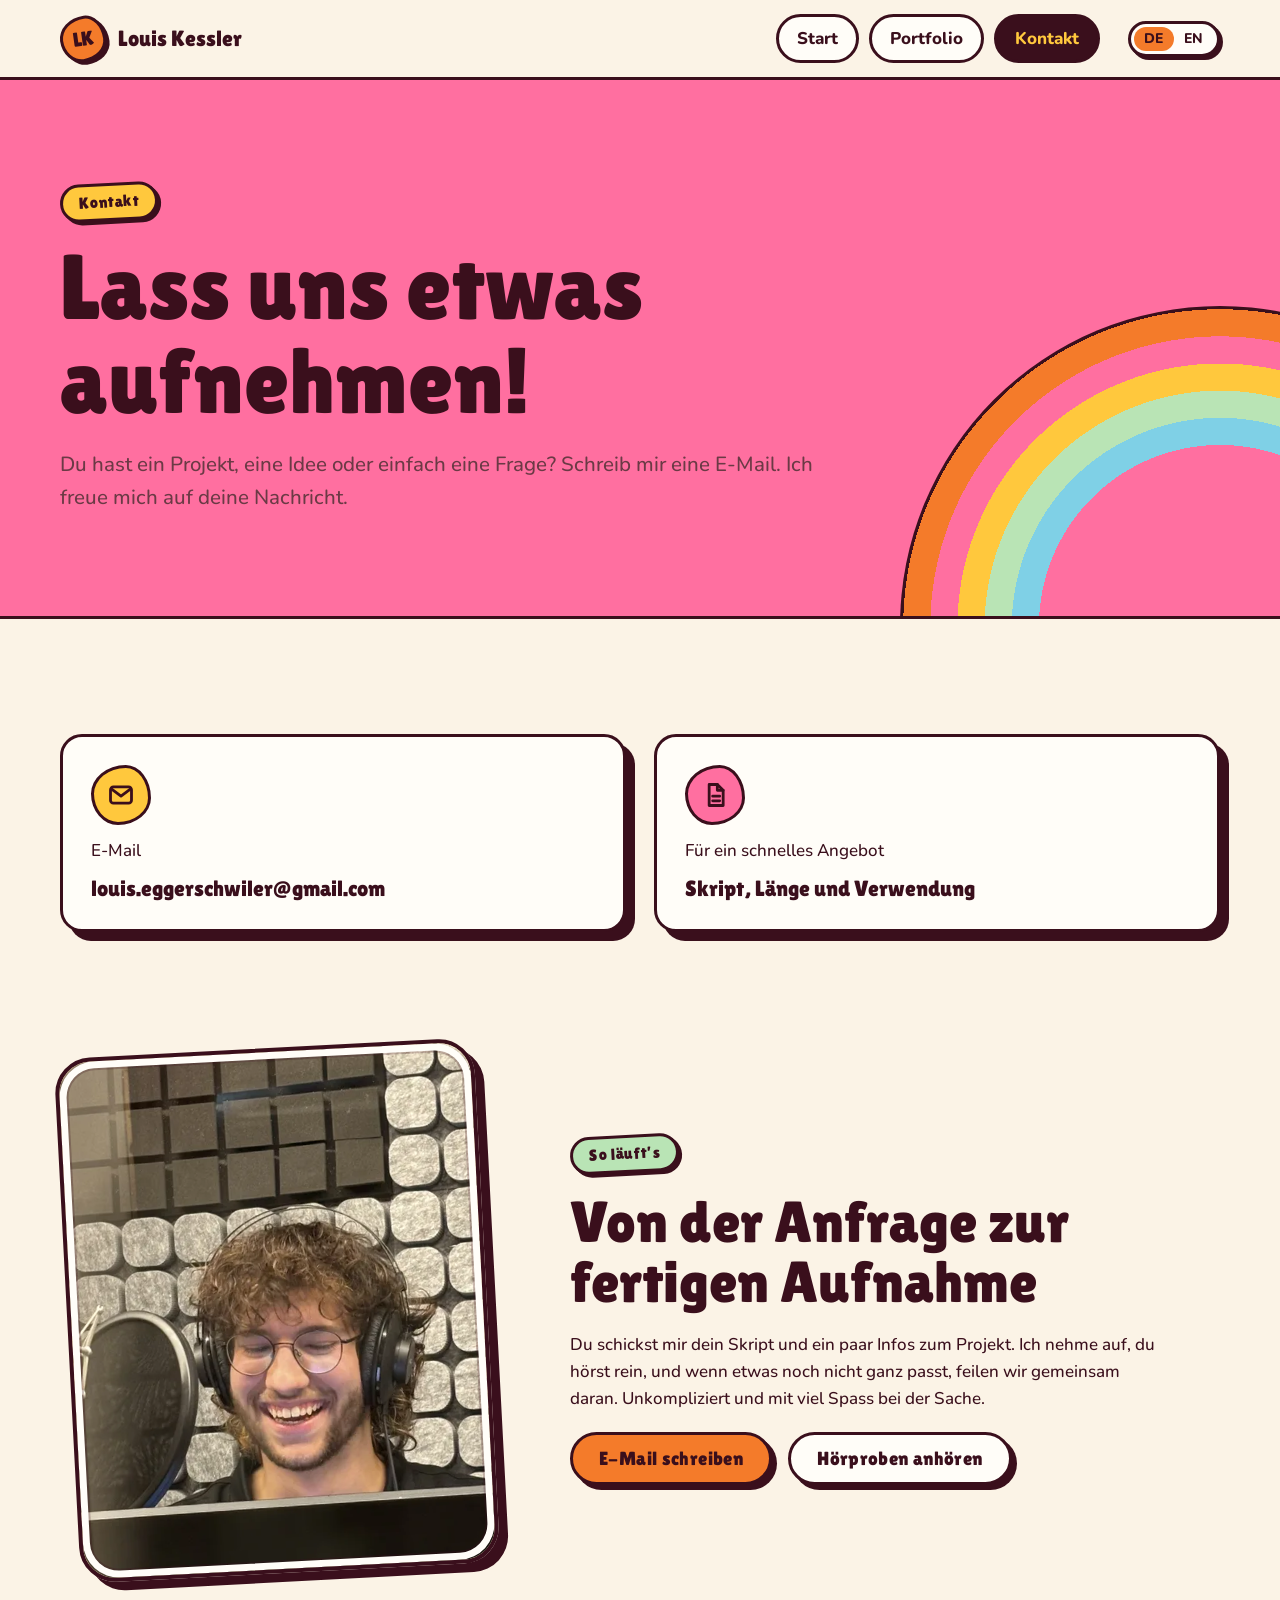
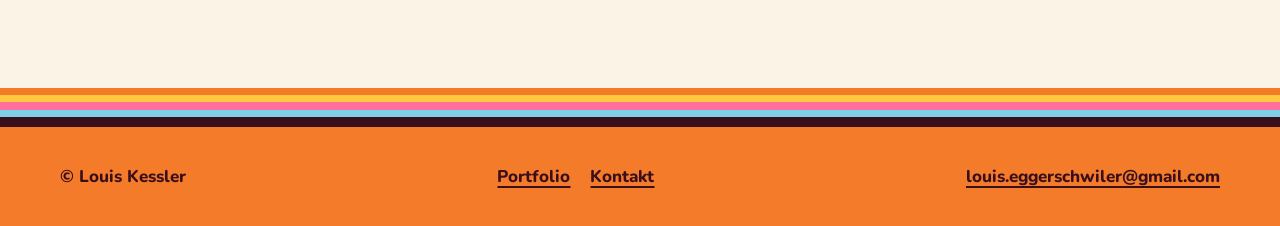
==== contact/index.html @ d90c4884 "add" ====
<!doctype html>
<html lang="de">
<head>
    <meta charset="utf-8"/>
    <title data-i18n="contact.meta.title">Kontakt | Louis Kessler</title>
    <meta content="width=device-width, initial-scale=1" name="viewport"/>
    <meta content="Louis Kessler als Sprecher buchen: Schreib eine E-Mail mit deinem Projekt."
          name="description" data-i18n-attr="content:contact.meta.desc">
    <!-- Preview for the client, not public yet -->
    <meta content="noindex, nofollow" name="robots">
    <meta property="og:type" content="website">
    <meta property="og:title" content="Louis Kessler | Kontakt">
    <meta property="og:description" content="Louis als Sprecher buchen: Schreib ihm eine E-Mail.">
    <meta property="og:image" content="https://voiceoflouis.com/assets/img/louis-og.jpg">
    <meta property="og:url" content="https://voiceoflouis.com/contact/">
    <link href="../assets/img/favicon.svg" rel="icon" type="image/svg+xml">
    <link crossorigin href="https://fonts.gstatic.com" rel="preconnect">
    <link href="https://fonts.googleapis.com/css2?family=Lilita+One&family=Nunito:wght@500;700;800&display=swap" rel="stylesheet">
    <link href="../assets/css/louis.css" rel="stylesheet">
</head>
<body>
<header class="site-head">
    <div class="wrap">
        <a class="logo" href="../"><span class="logo-badge">LK</span><span>Louis Kessler</span></a>
        <nav class="nav" aria-label="Hauptnavigation" data-i18n-attr="aria-label:nav.label">
            <a href="../" data-i18n="nav.home">Start</a>
            <a href="../portfolio/" data-i18n="nav.portfolio">Portfolio</a>
            <a href="../contact/" aria-current="page" data-i18n="nav.contact">Kontakt</a>
        </nav>
        <div class="lang" role="group" aria-label="Sprache" data-i18n-attr="aria-label:lang.label">
            <button type="button" data-lang="de" aria-pressed="true" aria-label="Deutsch">DE</button>
            <button type="button" data-lang="en" aria-pressed="false" aria-label="English">EN</button>
        </div>
    </div>
</header>

<main>
    <section class="page-head" style="background:var(--pink)">
        <div class="rings" aria-hidden="true"></div>
        <div class="wrap">
            <span class="sticker sun" data-i18n="nav.contact">Kontakt</span>
            <h1 data-i18n="contact.title">Lass uns etwas aufnehmen!</h1>
            <p class="lead" data-i18n="contact.lead">Du hast ein Projekt, eine Idee oder einfach eine Frage? Schreib mir eine E-Mail. Ich freue mich auf deine Nachricht.</p>
        </div>
    </section>

    <!-- Contact is email only, on purpose: no phone number. -->
    <section class="section">
        <div class="wrap contact-grid">
            <a class="contact-card" href="mailto:louis.eggerschwiler@gmail.com">
                <span class="icon"><svg viewBox="0 0 24 24" aria-hidden="true"><rect x="3" y="5" width="18" height="14" rx="2.5"/><path d="M4 7l8 6 8-6"/></svg></span>
                <span data-i18n="contact.email.label">E-Mail</span>
                <strong>louis.eggerschwiler@<wbr>gmail.com</strong>
            </a>
            <div class="contact-card">
                <span class="icon"><svg viewBox="0 0 24 24" aria-hidden="true"><path d="M7 3h7l5 5v13H7z"/><path d="M14 3v5h5M10 13h6M10 17h6"/></svg></span>
                <span data-i18n="contact.quote.label">Für ein schnelles Angebot</span>
                <strong data-i18n="contact.quote.value">Skript, Länge und Verwendung</strong>
            </div>
        </div>
    </section>

    <section class="section" style="padding-top:0">
        <div class="wrap split">
            <div class="photo">
                <img src="../assets/img/louis-booth-880.webp"
                     srcset="../assets/img/louis-booth-480.webp 480w, ../assets/img/louis-booth-880.webp 880w"
                     sizes="(max-width: 900px) min(100vw, 420px), 420px" width="880" height="1100"
                     alt="Louis Kessler in der Sprecherkabine, durch die Scheibe fotografiert"
                     data-i18n-attr="alt:contact.how.alt" loading="lazy">
            </div>
            <div class="stack">
                <span class="sticker mint" data-i18n="contact.how.sticker">So läuft’s</span>
                <h2 data-i18n="contact.how.title">Von der Anfrage zur fertigen Aufnahme</h2>
                <p data-i18n="contact.how.text">Du schickst mir dein Skript und ein paar Infos zum Projekt. Ich nehme auf, du hörst rein, und wenn etwas noch nicht ganz passt, feilen wir gemeinsam daran. Unkompliziert und mit viel Spass bei der Sache.</p>
                <div class="btns">
                    <a class="btn" href="mailto:louis.eggerschwiler@gmail.com" data-i18n="btn.write">E-Mail schreiben</a>
                    <a class="btn ghost" href="../portfolio/" data-i18n="btn.listen">Hörproben anhören</a>
                </div>
            </div>
        </div>
    </section>

    <div class="stripes" aria-hidden="true"></div>
</main>

<footer class="site-foot">
    <div class="wrap">
        <span>© Louis Kessler</span>
        <nav aria-label="Fusszeile" data-i18n-attr="aria-label:foot.label">
            <a href="../portfolio/" data-i18n="nav.portfolio">Portfolio</a>
            <a href="../contact/" data-i18n="nav.contact">Kontakt</a>
        </nav>
        <a href="mailto:louis.eggerschwiler@gmail.com">louis.eggerschwiler@gmail.com</a>
    </div>
</footer>
<script src="../assets/js/louis.js"></script>
<script src="../assets/js/i18n.js"></script>
</body>
</html>
---- assets/css/louis.css ----
/*
 * Louis Kessler, voice actor.
 * Hunter Guidroz's structure (cream page, maroon demo panel, retro stripes, orange footer),
 * simplified, with the "Bunt" direction's bright colours, chunky offset shadows and cartoon wobble.
 */
:root {
    --cream: #fbf3e6;
    --paper: #fffdf8;
    --ink: #3a0f1c;
    --ink-soft: #6b3a45;
    --orange: #f47b2a;
    --sun: #ffc83d;
    --pink: #ff6fa0;
    --sky: #7fd0e6;
    --mint: #b9e4b5;

    --display: "Lilita One", "Arial Rounded MT Bold", system-ui, sans-serif;
    --body: "Nunito", system-ui, -apple-system, "Segoe UI", Roboto, Arial, sans-serif;

    --border: 3px solid var(--ink);
    --shadow: 5px 5px 0 var(--ink);
    --shadow-lg: 9px 9px 0 var(--ink);
    --radius: 22px;
    --gutter: max(16px, 4vw);
    --max: 1160px;
    --blob: 58% 42% 55% 45% / 48% 55% 45% 52%;
}

* {
    box-sizing: border-box;
}

html {
    scroll-behavior: smooth;
    /* stop iOS from enlarging text in landscape */
    -webkit-text-size-adjust: 100%;
    text-size-adjust: 100%;
}

/* no grey flash on tap; the buttons have their own pressed state */
a, button, [role="slider"] {
    -webkit-tap-highlight-color: transparent;
}

body {
    margin: 0;
    background: var(--cream);
    color: var(--ink);
    font: 500 17px/1.6 var(--body);
    -webkit-font-smoothing: antialiased;
    overflow-x: hidden;
}

main {
    overflow-x: clip;
}

img {
    max-width: 100%;
    display: block;
}

a {
    color: inherit;
}

h1, h2, h3 {
    font-family: var(--display);
    font-weight: 400;
    line-height: 1.02;
    margin: 0;
    text-wrap: balance;
}

h1 {
    font-size: clamp(44px, 7.4vw, 92px);
}

h2 {
    font-size: clamp(34px, 4.8vw, 58px);
}

h3 {
    font-size: 22px;
}

p {
    margin: 0;
    max-width: 60ch;
}

:focus-visible {
    outline: 3px solid var(--orange);
    outline-offset: 3px;
}

.wrap {
    width: 100%;
    max-width: calc(var(--max) + 2 * var(--gutter));
    margin: 0 auto;
    padding-inline: var(--gutter);
}

.section {
    padding-block: clamp(64px, 9vw, 120px);
}

.stack {
    display: grid;
    gap: 20px;
    align-content: start;
}

.lead {
    font-size: clamp(18px, 1.6vw, 21px);
    color: var(--ink-soft);
}

/* ---------- buttons ---------- */
.btn {
    display: inline-flex;
    align-items: center;
    gap: 10px;
    padding: 14px 26px;
    border: var(--border);
    border-radius: 999px;
    background: var(--orange);
    color: var(--ink);
    font: 400 19px/1 var(--display);
    letter-spacing: .02em;
    text-decoration: none;
    box-shadow: var(--shadow);
    cursor: pointer;
    transition: transform .15s ease, box-shadow .15s ease;
}

@media (hover: hover) {
    .btn:hover {
        transform: translate(-2px, -2px) rotate(-1.5deg);
        box-shadow: 7px 7px 0 var(--ink);
    }
}

.btn:active {
    transform: translate(3px, 3px);
    box-shadow: 1px 1px 0 var(--ink);
}

.btn.ghost {
    background: var(--paper);
}

.btn.sun {
    background: var(--sun);
}

.btns {
    display: flex;
    flex-wrap: wrap;
    gap: 16px;
}

/* ---------- stickers ---------- */
.sticker {
    display: inline-block;
    justify-self: start;
    padding: 7px 16px;
    border: var(--border);
    border-radius: 999px;
    background: var(--pink);
    font: 400 16px/1.1 var(--display);
    letter-spacing: .04em;
    transform: rotate(-3deg);
    box-shadow: 3px 3px 0 var(--ink);
}

.sticker.sun {
    background: var(--sun);
}

.sticker.sky {
    background: var(--sky);
}

.sticker.mint {
    background: var(--mint);
}

.mark {
    background: linear-gradient(transparent 58%, var(--sun) 58% 90%, transparent 90%);
    padding-inline: .08em;
}

/* ---------- header ---------- */
.site-head {
    position: sticky;
    top: 0;
    z-index: 20;
    background: var(--cream);
    border-bottom: var(--border);
}

.site-head .wrap {
    display: flex;
    align-items: center;
    gap: 16px 28px;
    flex-wrap: wrap;
    padding-block: 14px;
}

.logo {
    display: inline-flex;
    align-items: center;
    gap: 12px;
    margin-right: auto;
    text-decoration: none;
    font: 400 22px/1 var(--display);
}

.logo-badge {
    display: grid;
    place-items: center;
    width: 46px;
    height: 46px;
    border: var(--border);
    border-radius: var(--blob);
    background: var(--orange);
    font-size: 20px;
    transform: rotate(-8deg);
    box-shadow: 3px 3px 0 var(--ink);
    transition: transform .3s cubic-bezier(.3, 1.8, .5, 1);
}

@media (hover: hover) {
    .logo:hover .logo-badge {
        transform: rotate(10deg) scale(1.08);
    }
}

.nav {
    display: flex;
    flex-wrap: wrap;
    gap: 10px;
}

.nav a {
    padding: 8px 18px;
    border: var(--border);
    border-radius: 999px;
    background: var(--paper);
    font-weight: 800;
    text-decoration: none;
    transition: transform .15s ease, background .15s ease;
}

@media (hover: hover) {
    .nav a:hover {
        background: var(--sun);
        transform: rotate(-3deg);
    }
}

.nav a[aria-current="page"] {
    background: var(--ink);
    color: var(--sun);
}

/* DE / EN switch */
.lang {
    display: inline-flex;
    padding: 3px;
    border: var(--border);
    border-radius: 999px;
    background: var(--paper);
    box-shadow: 3px 3px 0 var(--ink);
}

.lang button {
    padding: 5px 10px;
    border: 0;
    border-radius: 999px;
    background: none;
    color: var(--ink);
    font: 800 14px/1 var(--body);
    letter-spacing: .04em;
    cursor: pointer;
    transition: background .15s ease, transform .2s cubic-bezier(.3, 1.8, .5, 1);
}

@media (hover: hover) {
    .lang button:hover {
        transform: rotate(-6deg);
    }
}

.lang button[aria-pressed="true"] {
    background: var(--orange);
}

/* ---------- hero ---------- */
/*
 * The hero's rainbow rings run on into the section below instead of being cut off.
 * main clips them sideways (overflow-x: clip); everything after the hero sits one layer up,
 * so the rings stay behind that content.
 */
.hero {
    position: relative;
    z-index: 0;
}

.hero ~ * {
    position: relative;
    z-index: 1;
}

.hero .wrap {
    display: grid;
    grid-template-columns: minmax(0, 1.1fr) minmax(0, .9fr);
    gap: 48px;
    align-items: center;
    padding-block: clamp(48px, 7vw, 96px);
}

.hero-text {
    display: grid;
    gap: 24px;
    min-width: 0;
}

.hero-art {
    position: relative;
    justify-self: center;
    width: min(100%, 440px);
    aspect-ratio: 1;
}

/* retro rainbow rings behind the photo, after Hunter's stripes */
.rings {
    position: absolute;
    width: 150%;
    aspect-ratio: 1;
    right: -62%;
    bottom: -60%;
    border-radius: 50%;
    background: radial-gradient(circle,
    transparent 0 40%,
    var(--sky) 40% 46%,
    var(--mint) 46% 52%,
    var(--sun) 52% 58%,
    var(--pink) 58% 64%,
    var(--orange) 64% 70%,
    var(--ink) 70% 72%,
    transparent 72%);
    z-index: 0;
}

.photo {
    position: relative;
    z-index: 1;
    width: 100%;
    height: 100%;
    border: 4px solid var(--ink);
    border-radius: var(--blob);
    box-shadow: var(--shadow-lg);
    overflow: hidden;
    background: repeating-linear-gradient(-45deg, #f6e2c4 0 14px, #f1d7b1 14px 28px);
}

.photo img {
    position: absolute;
    inset: 0;
    width: 100%;
    height: 100%;
    object-fit: cover;
    object-position: 50% 25%;
}

/*
 * The photos are not cut out, so instead of feathering they get a sticker treatment:
 * a light warm grade pulls the grey studio walls toward the cream page, and a paper
 * ring inside the ink outline separates the busy background from the frame.
 */
.photo:has(img)::before,
.photo:has(img)::after {
    content: "";
    position: absolute;
    inset: 0;
    border-radius: inherit;
    pointer-events: none;
}

.photo:has(img)::before {
    background: var(--orange);
    mix-blend-mode: soft-light;
    opacity: .28;
}

.photo:has(img)::after {
    box-shadow: inset 0 0 0 7px var(--paper), inset 0 0 0 9px rgba(58, 15, 28, .25);
}

@media (prefers-reduced-motion: no-preference) {
    .photo {
        animation: wobble 9s ease-in-out infinite;
    }
}

@keyframes wobble {
    0%, 100% {
        border-radius: 58% 42% 55% 45% / 48% 55% 45% 52%;
    }
    33% {
        border-radius: 45% 55% 42% 58% / 55% 45% 55% 45%;
    }
    66% {
        border-radius: 52% 48% 60% 40% / 42% 58% 48% 52%;
    }
}

/* "Hoi!" speech bubble: a button, plays a random hoi clip. The tail is two stacked triangles
   (ink outline, paper fill) pointing down-right at the photo; drop-shadow outlines bubble and tail as one. */
.bubble {
    position: absolute;
    z-index: 3;
    top: 2%;
    left: -10%;
    padding: 12px 22px 14px;
    border: var(--border);
    border-radius: 999px;
    background: var(--paper);
    color: var(--ink);
    font: 400 24px/1 var(--display);
    letter-spacing: .02em;
    transform: rotate(-7deg);
    filter: drop-shadow(4px 4px 0 var(--ink));
    cursor: pointer;
    transition: transform .2s cubic-bezier(.3, 1.8, .5, 1);
}

.bubble::before,
.bubble::after {
    content: "";
    position: absolute;
    width: 0;
    height: 0;
    border-style: solid;
    border-color: transparent;
}

.bubble::before {
    right: 18px;
    bottom: -22px;
    border-width: 22px 0 0 20px;
    border-top-color: var(--ink);
}

.bubble::after {
    right: 21px;
    bottom: -15px;
    border-width: 16px 0 0 14px;
    border-top-color: var(--paper);
}

.bubble:active {
    transform: rotate(-7deg) scale(.92);
}

@media (prefers-reduced-motion: no-preference) {
    .bubble.say {
        animation: hoi .45s cubic-bezier(.3, 1.8, .5, 1);
    }
}

@keyframes hoi {
    40% {
        transform: rotate(-14deg) scale(1.18);
    }
}

@media (hover: hover) {
    .bubble:hover {
        transform: rotate(-3deg) scale(1.06);
    }
}

/* googly-eyed microphone, pupils follow the cursor */
.mascot {
    position: absolute;
    z-index: 2;
    width: 30%;
    left: -10%;
    bottom: -4%;
    transform: rotate(-12deg);
    filter: drop-shadow(4px 4px 0 var(--ink));
}

.mascot svg {
    width: 100%;
    height: auto;
    display: block;
    overflow: visible;
}

@media (prefers-reduced-motion: no-preference) {
    .mascot {
        animation: bob 3.2s ease-in-out infinite;
    }
}

@keyframes bob {
    50% {
        transform: rotate(-4deg) translateY(-8px);
    }
}

/* ---------- demo panel (Hunter's maroon block) ---------- */
.panel {
    background: var(--ink);
    color: var(--cream);
    border-radius: 34px;
    padding: clamp(24px, 4vw, 48px);
    display: grid;
    gap: 28px;
    box-shadow: 10px 10px 0 var(--orange);
}

/* ---------- audio player ---------- */
.demo {
    --c: var(--sun);
    display: grid;
    grid-template-columns: auto minmax(0, 1fr) auto;
    align-items: center;
    gap: 18px;
    padding: 14px 20px 14px 14px;
    border: var(--border);
    border-radius: 999px;
    background: var(--paper);
    color: var(--ink);
}

.demo-body {
    display: grid;
    gap: 6px;
    min-width: 0;
}

.demo-title {
    display: flex;
    align-items: baseline;
    gap: 12px;
    flex-wrap: wrap;
}

.demo-title h3 {
    font-size: 21px;
}

.demo-title small {
    font-weight: 800;
    font-size: 13px;
    letter-spacing: .06em;
    text-transform: uppercase;
    color: var(--ink-soft);
}

.play {
    width: 56px;
    height: 56px;
    flex: none;
    display: grid;
    place-items: center;
    border: var(--border);
    border-radius: 50%;
    background: var(--c, var(--sun));
    color: var(--ink);
    cursor: pointer;
    box-shadow: 3px 3px 0 var(--ink);
    transition: transform .2s cubic-bezier(.3, 1.8, .5, 1);
}

@media (hover: hover) {
    .play:hover {
        transform: scale(1.08) rotate(-8deg);
    }
}

.play:active {
    transform: scale(.88);
}

.play svg {
    width: 22px;
    height: 22px;
    fill: currentColor;
}

.play .i-pause, .is-playing .play .i-play {
    display: none;
}

.is-playing .play .i-pause {
    display: block;
}

.wave {
    display: flex;
    align-items: center;
    gap: 3px;
    height: 34px;
    cursor: pointer;
    border-radius: 6px;
}

.wave i {
    flex: 1;
    min-width: 0;
    border-radius: 3px;
    background: var(--ink);
    opacity: .22;
    transition: opacity .1s;
}

.wave i.on {
    opacity: 1;
    background: var(--ink);
}

@media (prefers-reduced-motion: no-preference) {
    .is-playing .wave i.on:nth-last-child(-n+60) {
        animation: dance .5s ease-in-out infinite alternate;
    }

    .is-playing .wave i:nth-child(3n) {
        animation-delay: -.2s;
    }

    .is-playing .wave i:nth-child(3n+1) {
        animation-delay: -.35s;
    }
}

@keyframes dance {
    to {
        transform: scaleY(.55);
    }
}

.time {
    font-weight: 800;
    font-size: 14px;
    font-variant-numeric: tabular-nums;
    color: var(--ink-soft);
    min-width: 4.5ch;
    text-align: right;
}

/* ---------- random clip ("Keine Lust zu suchen?") ---------- */
.shuffle {
    gap: 24px;
}

.shuffle-head {
    display: flex;
    flex-wrap: wrap;
    align-items: center;
    justify-content: space-between;
    gap: 14px 24px;
}

.shuffle-q {
    display: grid;
    gap: 4px;
}

.shuffle-q h2 {
    color: var(--sun);
}

.shuffle-q p {
    color: rgba(251, 243, 230, .72);
}

.shuffle-actions {
    display: flex;
    flex-wrap: wrap;
    gap: 14px;
}

.shuffle-btn .dice {
    width: 26px;
    height: 26px;
    flex: none;
}

.shuffle-btn .dice rect {
    fill: var(--paper);
    stroke: var(--ink);
    stroke-width: 2;
}

.shuffle-btn .dice circle {
    fill: var(--ink);
}

@media (prefers-reduced-motion: no-preference) {
    .shuffle-btn.spin .dice {
        animation: roll .7s cubic-bezier(.3, 1.6, .5, 1);
    }

    .shuffle-now:not([hidden]) {
        animation: pop .45s cubic-bezier(.3, 1.6, .5, 1);
    }
}

@keyframes roll {
    from {
        transform: rotate(-300deg) scale(.5);
    }
}

@keyframes pop {
    from {
        transform: scale(.85) rotate(-2deg);
        opacity: 0;
    }
}

.shuffle-now {
    display: grid;
    grid-template-columns: auto minmax(0, 1fr) auto;
    align-items: center;
    gap: 18px;
    padding: 14px 24px 14px 14px;
    border: var(--border);
    border-radius: 999px;
    background: var(--sun);
    color: var(--ink);
}

.shuffle-now[hidden] {
    display: none;
}

.shuffle-now .play {
    background: var(--ink);
    color: var(--sun);
}

.shuffle-body {
    display: grid;
    gap: 10px;
    min-width: 0;
}

.shuffle-title {
    display: flex;
    flex-wrap: wrap;
    align-items: baseline;
    gap: 4px 10px;
}

.shuffle-title small {
    font-weight: 800;
    font-size: 13px;
    letter-spacing: .06em;
    text-transform: uppercase;
}

.shuffle-title strong {
    font: 400 22px/1.1 var(--display);
}

.progress {
    position: relative;
    height: 18px;
    border: var(--border);
    border-radius: 999px;
    background: var(--paper);
    cursor: pointer;
    touch-action: none;
}

.progress-fill {
    position: absolute;
    left: 0;
    top: 0;
    bottom: 0;
    width: 0;
    border-radius: 999px;
    background: var(--pink);
}

.progress-knob {
    position: absolute;
    right: -12px;
    top: 50%;
    width: 24px;
    height: 24px;
    margin-top: -12px;
    border: var(--border);
    border-radius: 50%;
    background: var(--paper);
    box-shadow: 2px 2px 0 var(--ink);
    transition: transform .15s ease;
}

@media (hover: hover) {
    .progress:hover .progress-knob,
    .progress:active .progress-knob {
        transform: scale(1.15);
    }
}

.shuffle-now .time {
    color: var(--ink);
    min-width: 0;
    white-space: nowrap;
}

/* ---------- ticker band ---------- */
.ticker {
    background: var(--sky);
    border-block: var(--border);
    overflow: hidden;
    transform: rotate(-1.6deg);
    margin-block: 24px;
    width: 104%;
    margin-left: -2%;
}

.ticker-track {
    display: flex;
    width: max-content;
    gap: 0;
    padding-block: 16px;
}

.ticker-track span {
    display: inline-flex;
    align-items: center;
    gap: 28px;
    padding-right: 28px;
    font: 400 clamp(22px, 2.6vw, 32px)/1 var(--display);
    white-space: nowrap;
}

.ticker-track span::after {
    content: "";
    width: 22px;
    height: 22px;
    background: var(--pink);
    clip-path: polygon(50% 0, 61% 35%, 98% 35%, 68% 57%, 79% 91%, 50% 70%, 21% 91%, 32% 57%, 2% 35%, 39% 35%);
}

@media (prefers-reduced-motion: no-preference) {
    .ticker-track {
        animation: tick 28s linear infinite;
    }
}

@keyframes tick {
    to {
        transform: translateX(-50%);
    }
}

/* ---------- about ---------- */
.split {
    display: grid;
    grid-template-columns: minmax(0, .8fr) minmax(0, 1.2fr);
    gap: clamp(32px, 6vw, 80px);
    align-items: center;
}

.split .photo {
    width: min(100%, 420px);
    justify-self: center;
    aspect-ratio: 4 / 5;
    height: auto;
    border-radius: 36px;
    transform: rotate(-3deg);
    animation: none;
}

/* ---------- pills ---------- */
.pills {
    display: grid;
    grid-template-columns: repeat(3, minmax(0, 1fr));
    gap: 18px;
}

.pill {
    padding: 22px 26px;
    border: var(--border);
    border-radius: 999px;
    background: var(--mint);
    font: 400 22px/1.1 var(--display);
    text-align: center;
    box-shadow: var(--shadow);
    transition: transform .25s cubic-bezier(.3, 1.8, .5, 1);
}

.pill:nth-child(5n+2) {
    background: var(--sun);
}

.pill:nth-child(5n+3) {
    background: var(--pink);
}

.pill:nth-child(5n+4) {
    background: var(--sky);
}

.pill:nth-child(5n+5) {
    background: var(--paper);
}

@media (hover: hover) {
    .pill:nth-child(odd):hover {
        transform: rotate(-4deg) scale(1.04);
    }
}

@media (hover: hover) {
    .pill:nth-child(even):hover {
        transform: rotate(4deg) scale(1.04);
    }
}

.center {
    text-align: center;
    justify-items: center;
}

.center p {
    margin-inline: auto;
}

/* ---------- page header (inner pages) ---------- */
.page-head {
    position: relative;
    overflow: hidden;
    border-bottom: var(--border);
    background: var(--sun);
}

.page-head .wrap {
    position: relative;
    z-index: 1;
    padding-block: clamp(56px, 8vw, 104px);
    display: grid;
    gap: 20px;
}

/* desktop: stop the text before the rings, which take roughly the right 380px of the screen */
@media (min-width: 901px) {
    .page-head .wrap > * {
        max-width: calc(100vw - 420px - max(var(--gutter), (100vw - var(--max)) / 2));
    }
}

.page-head .rings {
    width: 640px;
    right: -260px;
    bottom: -330px;
}

/* ---------- character cards (portfolio) ---------- */
/* two columns, three once there are three or more cards (so two cards never leave an empty slot) */
.cards {
    display: grid;
    grid-template-columns: repeat(2, minmax(0, 1fr));
    gap: 28px;
}

@media (min-width: 901px) {
    .cards:has(> .card:nth-child(3)) {
        grid-template-columns: repeat(3, minmax(0, 1fr));
    }
}

.card {
    --c: var(--sun);
    display: grid;
    gap: 16px;
    align-content: start;
    padding: 22px;
    border: var(--border);
    border-radius: var(--radius);
    background: var(--c);
    box-shadow: var(--shadow-lg);
    transition: transform .25s cubic-bezier(.3, 1.8, .5, 1);
}

.card:nth-child(6n+2) {
    --c: var(--pink);
}

.card:nth-child(6n+3) {
    --c: var(--sky);
}

.card:nth-child(6n+4) {
    --c: var(--mint);
}

.card:nth-child(6n+5) {
    --c: var(--orange);
}

.card:nth-child(6n+6) {
    --c: var(--paper);
}

.card:nth-child(odd) {
    transform: rotate(-1.2deg);
}

.card:nth-child(even) {
    transform: rotate(1.2deg);
}

@media (hover: hover) {
    .card:hover {
        transform: rotate(0) translateY(-6px);
    }
}

.card-face {
    display: flex;
    align-items: center;
    gap: 14px;
}

.card-face small {
    font-weight: 800;
    font-size: 13px;
    letter-spacing: .06em;
    text-transform: uppercase;
}

.face {
    width: 64px;
    height: 64px;
    flex: none;
    border: var(--border);
    border-radius: 50%;
    background: var(--paper);
    overflow: hidden;
}

.face svg {
    width: 100%;
    height: 100%;
    display: block;
}

.card .demo {
    grid-template-columns: auto minmax(0, 1fr);
    padding: 0;
    border: 0;
    background: none;
    gap: 14px;
}

.card .demo .time {
    grid-column: 2;
    text-align: left;
    margin-top: -8px;
}

.card .play {
    background: var(--ink);
    color: var(--c);
    width: 50px;
    height: 50px;
}

.card p {
    font-size: 15px;
}

/* ---------- videos ---------- */
.videos {
    display: grid;
    grid-template-columns: repeat(2, minmax(0, 1fr));
    gap: 32px;
}

.video {
    display: grid;
    gap: 14px;
    align-content: start;
}

.video-frame {
    position: relative;
    aspect-ratio: 16 / 9;
    max-width: 100%;
    border: var(--border);
    border-radius: var(--radius);
    overflow: hidden;
    background: radial-gradient(circle at 30% 30%, var(--pink), transparent 55%),
    radial-gradient(circle at 75% 70%, var(--sky), transparent 55%),
    var(--sun);
    box-shadow: var(--shadow-lg);
}

.video:nth-child(2n) .video-frame {
    background: radial-gradient(circle at 70% 25%, var(--orange), transparent 55%),
    radial-gradient(circle at 25% 75%, var(--mint), transparent 55%),
    var(--sky);
}

.video-frame video {
    position: absolute;
    inset: 0;
    width: 100%;
    height: 100%;
    object-fit: cover;
}

.video-frame.is-on video {
    object-fit: contain;
    background: #000;
}

.video-frame iframe {
    position: absolute;
    inset: 0;
    width: 100%;
    height: 100%;
    border: 0;
}

.video-frame .play {
    position: absolute;
    left: 50%;
    top: 50%;
    width: 84px;
    height: 84px;
    margin: -42px 0 0 -42px;
    background: var(--paper);
    box-shadow: var(--shadow);
}

.video-frame .play svg {
    width: 32px;
    height: 32px;
}

.video-meta {
    display: flex;
    gap: 12px;
    align-items: baseline;
    flex-wrap: wrap;
}

/* film dubbing: its own mint band, so it reads apart from the anime clips */
.film {
    background: var(--mint);
    border-block: var(--border);
}

/* a lone video (film section) gets one wide column instead of half the grid */
.videos:has(> .video:only-child) {
    grid-template-columns: minmax(0, 1fr);
    max-width: 820px;
}

/* ---------- contact ---------- */
.contact-grid {
    display: grid;
    grid-template-columns: repeat(2, minmax(0, 1fr));
    gap: 28px;
}

.contact-card {
    display: grid;
    gap: 12px;
    align-content: start;
    padding: 28px;
    border: var(--border);
    border-radius: var(--radius);
    background: var(--paper);
    box-shadow: var(--shadow-lg);
    text-decoration: none;
    transition: transform .25s cubic-bezier(.3, 1.8, .5, 1);
}

@media (hover: hover) {
    a.contact-card:hover {
        transform: rotate(-2deg) translateY(-4px);
    }
}

.contact-card .icon {
    width: 60px;
    height: 60px;
    display: grid;
    place-items: center;
    border: var(--border);
    border-radius: var(--blob);
    background: var(--sun);
}

.contact-card:nth-child(2) .icon {
    background: var(--pink);
}

.contact-card:nth-child(3) .icon {
    background: var(--sky);
}

.contact-card .icon svg {
    width: 28px;
    height: 28px;
    fill: none;
    stroke: var(--ink);
    stroke-width: 2.4;
    stroke-linecap: round;
    stroke-linejoin: round;
}

.contact-card strong {
    font: 400 22px/1.15 var(--display);
    overflow-wrap: anywhere;
}

/* ---------- call to action band ---------- */
.cta {
    position: relative;
    overflow: hidden;
    background: var(--ink);
    color: var(--cream);
}

.cta .wrap {
    position: relative;
    z-index: 1;
    padding-block: clamp(72px, 10vw, 128px);
    display: grid;
    gap: 28px;
    justify-items: start;
}

.cta h2 {
    color: var(--sun);
    max-width: 16ch;
}

.cta .rings {
    width: 720px;
    right: -300px;
    bottom: -380px;
}

/* ---------- stripes divider ---------- */
.stripes {
    height: 36px;
    background: linear-gradient(var(--orange) 0 20%, var(--sun) 20% 40%, var(--pink) 40% 60%, var(--sky) 60% 80%, var(--ink) 80%);
}

/* ---------- footer ---------- */
.site-foot {
    background: var(--orange);
    border-top: var(--border);
}

.site-foot .wrap {
    display: flex;
    flex-wrap: wrap;
    justify-content: space-between;
    align-items: center;
    gap: 20px;
    padding-block: 36px;
    font-weight: 800;
}

.site-foot nav {
    display: flex;
    gap: 20px;
    flex-wrap: wrap;
}

.site-foot a {
    text-decoration-thickness: 2px;
    text-underline-offset: 4px;
}

/* ---------- responsive ---------- */
@media (max-width: 900px) {
    .hero .wrap, .split {
        grid-template-columns: minmax(0, 1fr);
    }

    .hero-art {
        width: min(80%, 380px);
        margin-top: 12px;
    }

    .cards, .pills {
        grid-template-columns: repeat(2, minmax(0, 1fr));
    }

    .videos {
        grid-template-columns: minmax(0, 1fr);
    }

    /* keep the rings in the corner so they don't run through the headline */
    .page-head .rings, .cta .rings {
        width: 420px;
        right: -250px;
        bottom: -250px;
    }

    .page-head .wrap {
        padding-right: max(var(--gutter), 220px);
    }
}

@media (max-width: 760px) {
    .contact-grid {
        grid-template-columns: minmax(0, 1fr);
    }
}

@media (max-width: 600px) {
    body {
        font-size: 16px;
    }

    /* phone header: name + language switch on top, the three menu buttons in one row below */
    .site-head {
        position: relative;
    }

    .site-head .wrap {
        display: grid;
        grid-template-columns: minmax(0, 1fr) auto;
        gap: 12px;
    }

    .logo {
        font-size: 19px;
        gap: 10px;
    }

    .logo-badge {
        width: 40px;
        height: 40px;
        font-size: 17px;
    }

    .lang {
        grid-column: 2;
        grid-row: 1;
        align-self: center;
    }

    .nav {
        grid-column: 1 / -1;
        display: grid;
        grid-template-columns: repeat(3, minmax(0, 1fr));
        gap: 8px;
    }

    .nav a {
        padding: 7px 6px;
        font-size: 15px;
        text-align: center;
    }

    .cards {
        grid-template-columns: minmax(0, 1fr);
    }

    /* services: two compact columns instead of one tall stack */
    .pills {
        grid-template-columns: repeat(2, minmax(0, 1fr));
        gap: 14px;
    }

    .pill {
        display: grid;
        place-items: center;
        padding: 16px 8px;
        font-size: 16px;
        box-shadow: 4px 4px 0 var(--ink);
    }

    /* buttons in a row become full-width, easy thumb targets */
    .btns .btn {
        flex: 1 1 100%;
        justify-content: center;
    }

    .cta .btn {
        justify-self: stretch;
        justify-content: center;
    }

    /* language switch: bigger tap targets */
    .lang button {
        padding: 9px 12px;
        font-size: 15px;
    }

    /* photos next to text: smaller, so they don't fill the whole screen */
    .split .photo {
        width: min(82%, 330px);
    }

    /* footer: stacked and centred, with roomy links */
    .site-foot .wrap {
        flex-direction: column;
        gap: 6px;
        padding-block: 28px;
        text-align: center;
    }

    .site-foot nav {
        justify-content: center;
        gap: 0 18px;
    }

    .site-foot a {
        display: inline-block;
        padding: 10px 4px;
    }

    .contact-card {
        padding: 22px;
    }

    .contact-card strong {
        font-size: 18px;
        overflow-wrap: normal;
    }

    .page-head .wrap {
        padding-right: var(--gutter);
    }

    .page-head .rings {
        width: 300px;
        right: -200px;
        bottom: -200px;
    }

    .demo {
        grid-template-columns: auto minmax(0, 1fr);
        border-radius: 28px;
    }

    .demo > .time {
        grid-column: 2;
        text-align: left;
        margin-top: -10px;
    }

    .shuffle-actions .btn {
        flex: 1 1 100%;
        justify-content: center;
    }

    .shuffle-now {
        grid-template-columns: auto minmax(0, 1fr);
        border-radius: 28px;
        padding-right: 20px;
    }

    .shuffle-now .time {
        grid-column: 2;
        margin-top: -8px;
        text-align: left;
    }

    .bubble {
        left: -4%;
        font-size: 18px;
    }
}
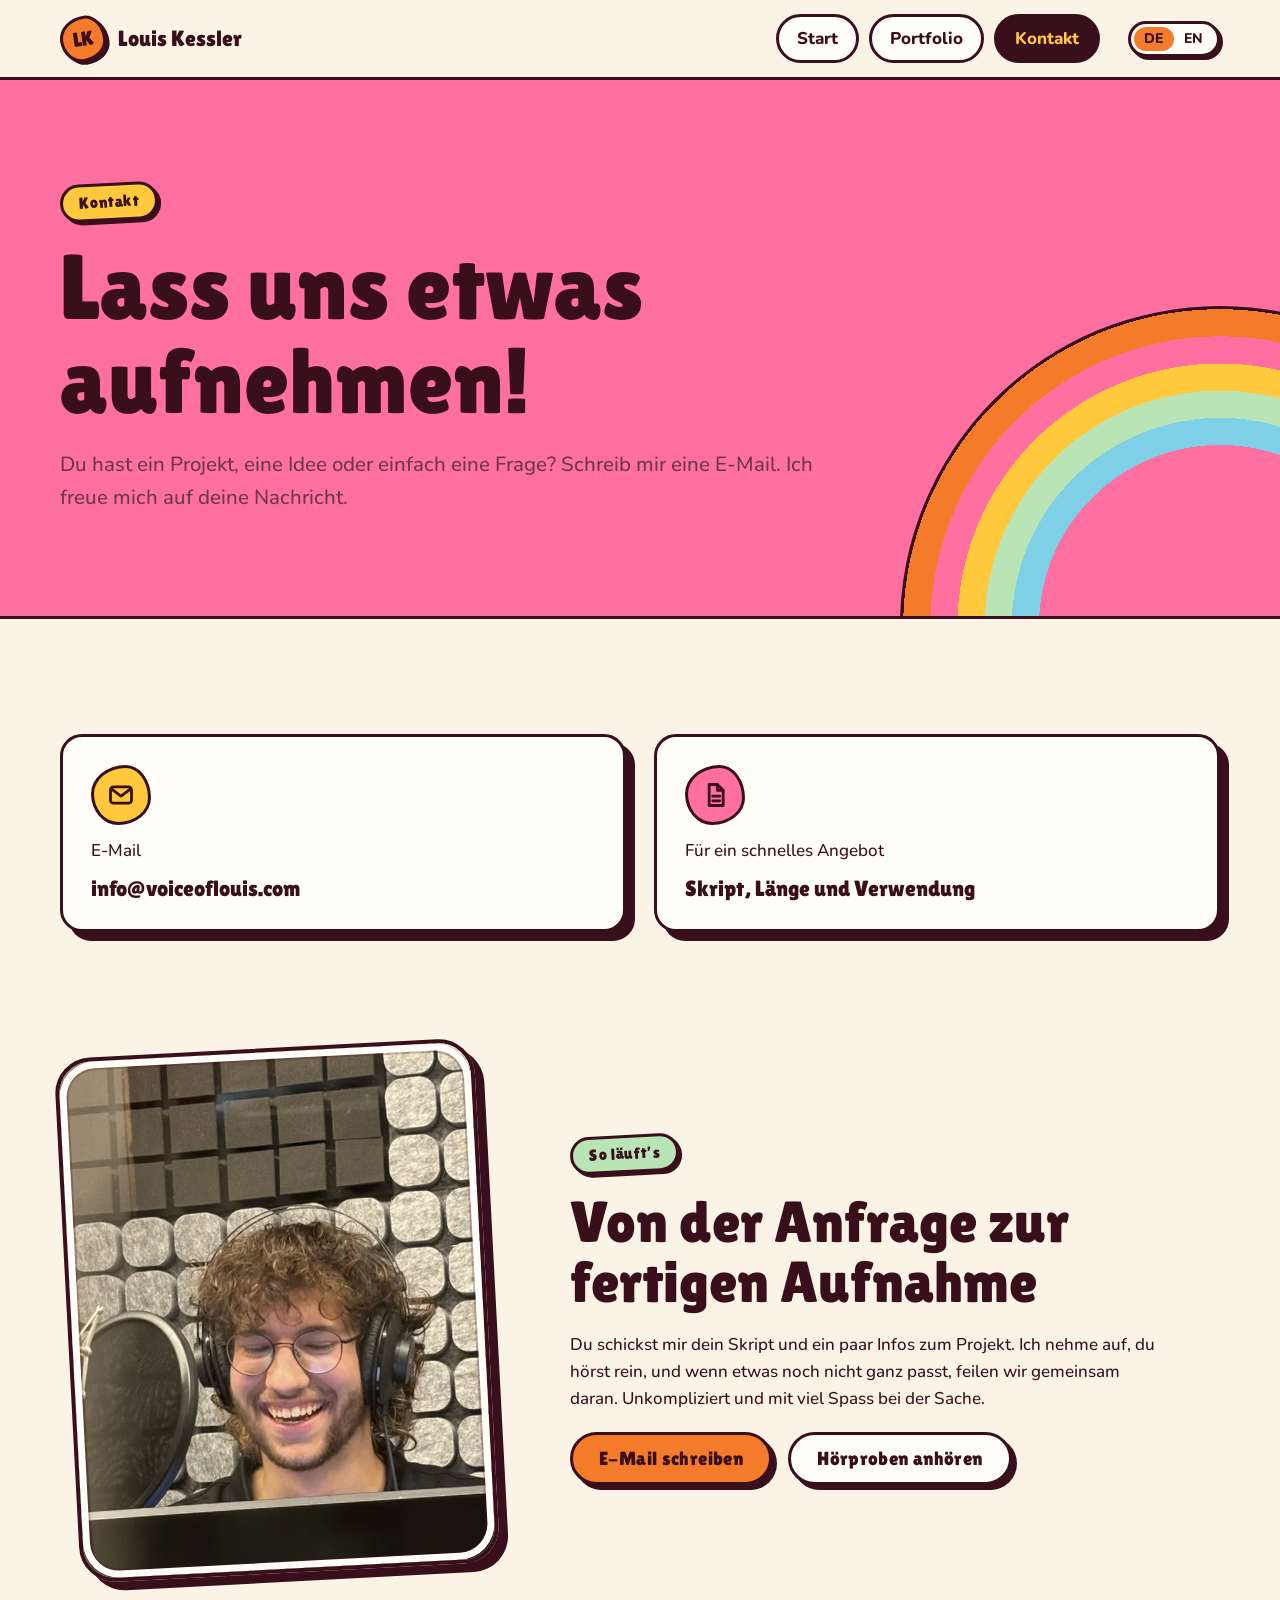
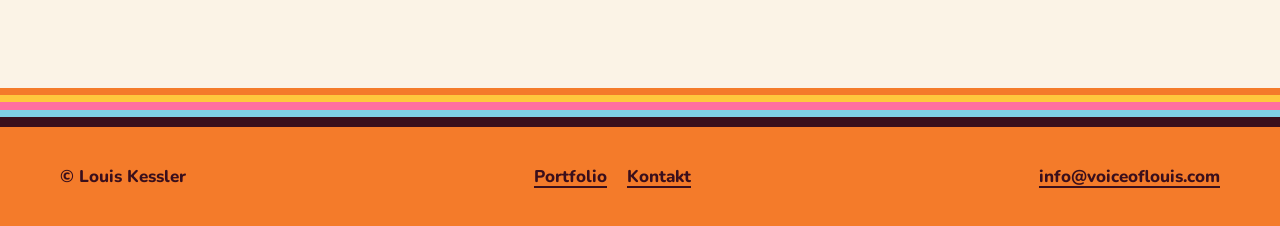
==== commit 6bbbd7ff: "add" ====
--- a/contact/index.html
+++ b/contact/index.html
@@ -47,10 +47,10 @@
     <!-- Contact is email only, on purpose: no phone number. -->
     <section class="section">
         <div class="wrap contact-grid">
-            <a class="contact-card" href="mailto:louis.eggerschwiler@gmail.com">
+            <a class="contact-card" href="mailto:info@voiceoflouis.com">
                 <span class="icon"><svg viewBox="0 0 24 24" aria-hidden="true"><rect x="3" y="5" width="18" height="14" rx="2.5"/><path d="M4 7l8 6 8-6"/></svg></span>
                 <span data-i18n="contact.email.label">E-Mail</span>
-                <strong>louis.eggerschwiler@<wbr>gmail.com</strong>
+                <strong>info@<wbr>voiceoflouis.com</strong>
             </a>
             <div class="contact-card">
                 <span class="icon"><svg viewBox="0 0 24 24" aria-hidden="true"><path d="M7 3h7l5 5v13H7z"/><path d="M14 3v5h5M10 13h6M10 17h6"/></svg></span>
@@ -74,7 +74,7 @@
                 <h2 data-i18n="contact.how.title">Von der Anfrage zur fertigen Aufnahme</h2>
                 <p data-i18n="contact.how.text">Du schickst mir dein Skript und ein paar Infos zum Projekt. Ich nehme auf, du hörst rein, und wenn etwas noch nicht ganz passt, feilen wir gemeinsam daran. Unkompliziert und mit viel Spass bei der Sache.</p>
                 <div class="btns">
-                    <a class="btn" href="mailto:louis.eggerschwiler@gmail.com" data-i18n="btn.write">E-Mail schreiben</a>
+                    <a class="btn" href="mailto:info@voiceoflouis.com" data-i18n="btn.write">E-Mail schreiben</a>
                     <a class="btn ghost" href="../portfolio/" data-i18n="btn.listen">Hörproben anhören</a>
                 </div>
             </div>
@@ -91,7 +91,7 @@
             <a href="../portfolio/" data-i18n="nav.portfolio">Portfolio</a>
             <a href="../contact/" data-i18n="nav.contact">Kontakt</a>
         </nav>
-        <a href="mailto:louis.eggerschwiler@gmail.com">louis.eggerschwiler@gmail.com</a>
+        <a href="mailto:info@voiceoflouis.com">info@voiceoflouis.com</a>
     </div>
 </footer>
 <script src="../assets/js/louis.js"></script>
--- a/assets/css/louis.css
+++ b/assets/css/louis.css
@@ -1157,7 +1157,90 @@
     flex-wrap: wrap;
 }
 
-/* film dubbing: its own mint band, so it reads apart from the anime clips */
+/* ---------- live reading: two square photos as a taped-together collage ---------- */
+.reading {
+    display: grid;
+    grid-template-columns: minmax(0, 1.05fr) minmax(0, .95fr);
+    gap: clamp(40px, 7vw, 96px);
+    align-items: center;
+}
+
+.collage {
+    position: relative;
+    width: min(100%, 520px);
+    aspect-ratio: 1 / .92;
+    justify-self: center;
+}
+
+.collage .photo {
+    position: absolute;
+    height: auto;
+    aspect-ratio: 1;
+    border-radius: 30px;
+    animation: none;
+}
+
+/* the wide stage shot sits at the back, the close-up of Louis overlaps it in front */
+.collage-back {
+    top: 0;
+    left: 0;
+    width: 76%;
+    transform: rotate(-4deg);
+}
+
+.collage-front {
+    right: 0;
+    bottom: 0;
+    width: 54%;
+    z-index: 1;
+    transform: rotate(5deg);
+    box-shadow: 10px 10px 0 var(--orange);
+}
+
+.collage .sticker.live {
+    position: absolute;
+    z-index: 2;
+    left: 46%;
+    top: -14px;
+    transform: rotate(6deg);
+    display: inline-flex;
+    align-items: center;
+    gap: 8px;
+}
+
+/* little "on air" lamp in front of the sticker text */
+.collage .sticker.live::before {
+    content: "";
+    width: 10px;
+    height: 10px;
+    border-radius: 50%;
+    background: #e8352b;
+    box-shadow: 0 0 0 2px var(--ink);
+}
+
+@media (prefers-reduced-motion: no-preference) {
+    .collage .sticker.live::before {
+        animation: onair 1.6s ease-in-out infinite;
+    }
+}
+
+@keyframes onair {
+    50% {
+        opacity: .35;
+    }
+}
+
+@media (max-width: 900px) {
+    .reading {
+        grid-template-columns: minmax(0, 1fr);
+    }
+
+    .collage {
+        width: min(100%, 440px);
+    }
+}
+
+/* film dubbing: its own mint band, so it reads apart from the sections around it */
 .film {
     background: var(--mint);
     border-block: var(--border);
@@ -1250,6 +1333,11 @@
     max-width: 16ch;
 }
 
+/* keep the sentence clear of the rings in the bottom-right corner */
+.cta p {
+    max-width: 44ch;
+}
+
 .cta .rings {
     width: 720px;
     right: -300px;
